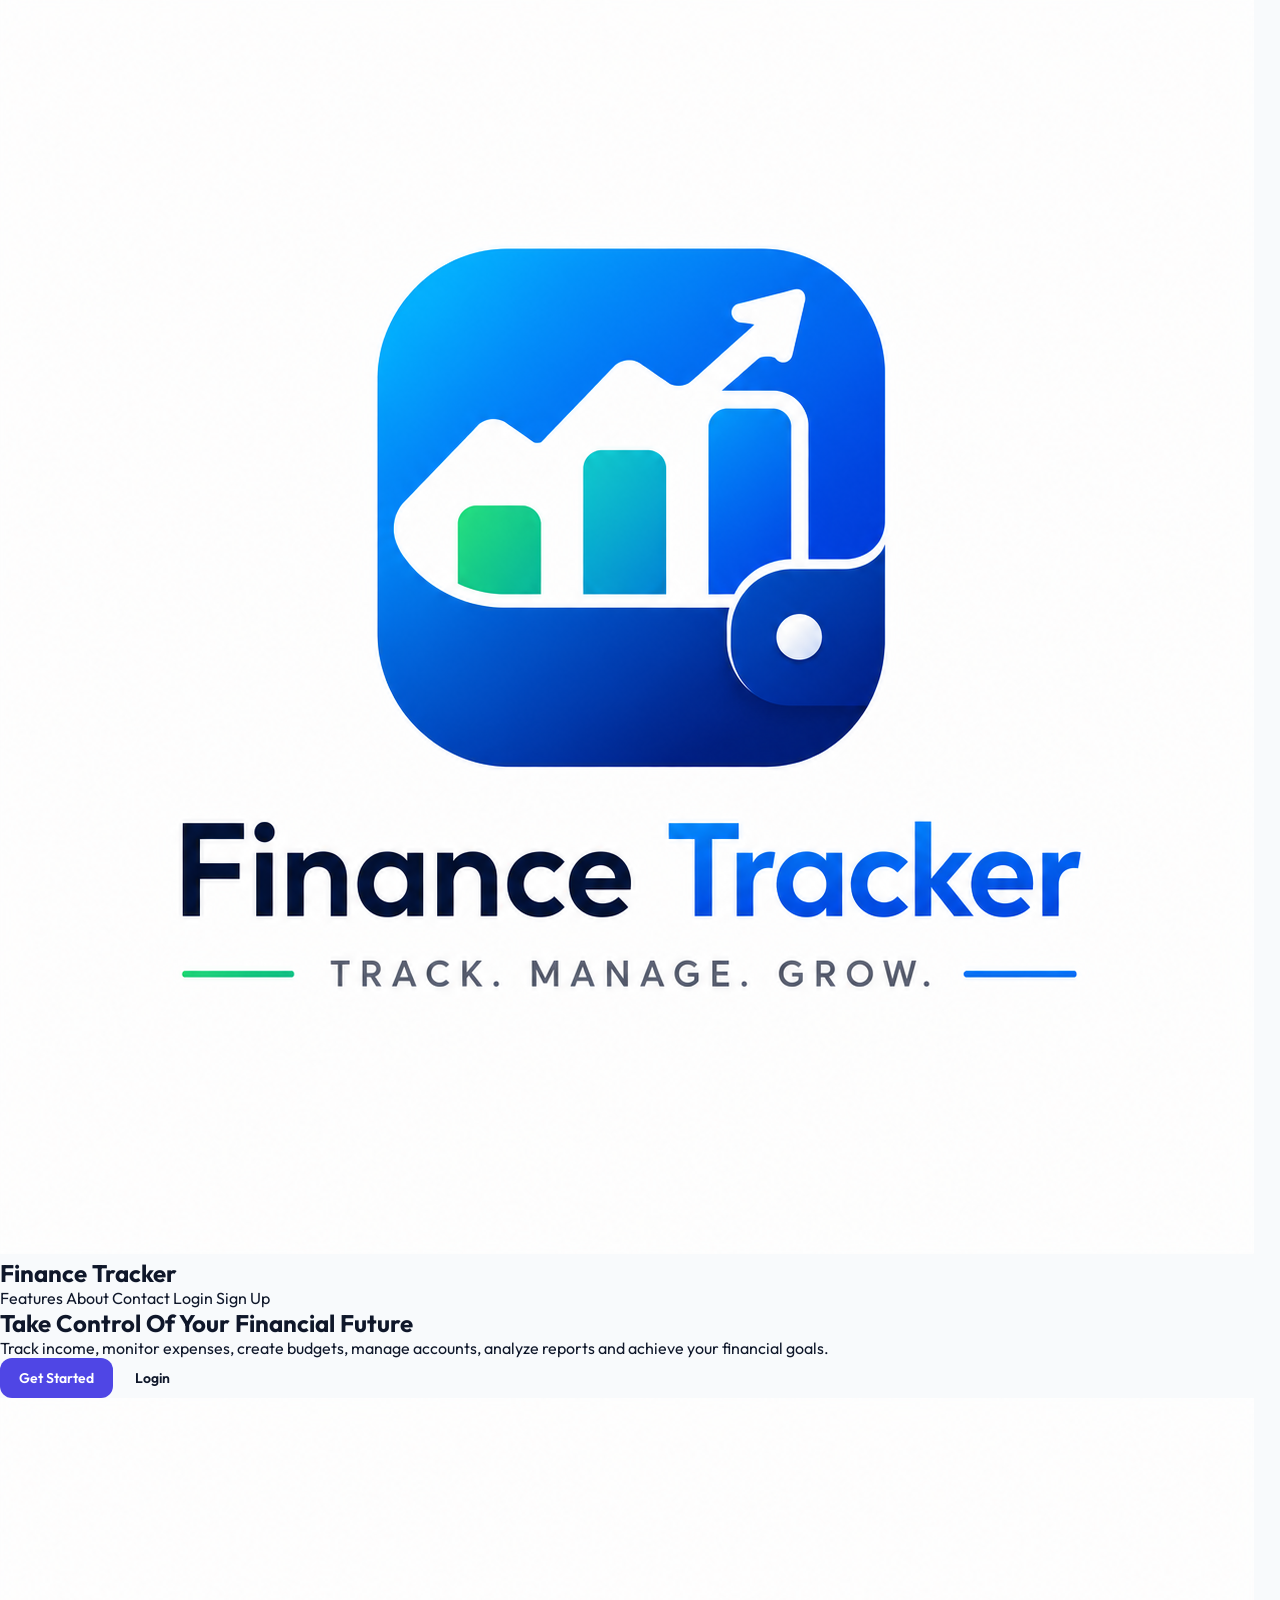
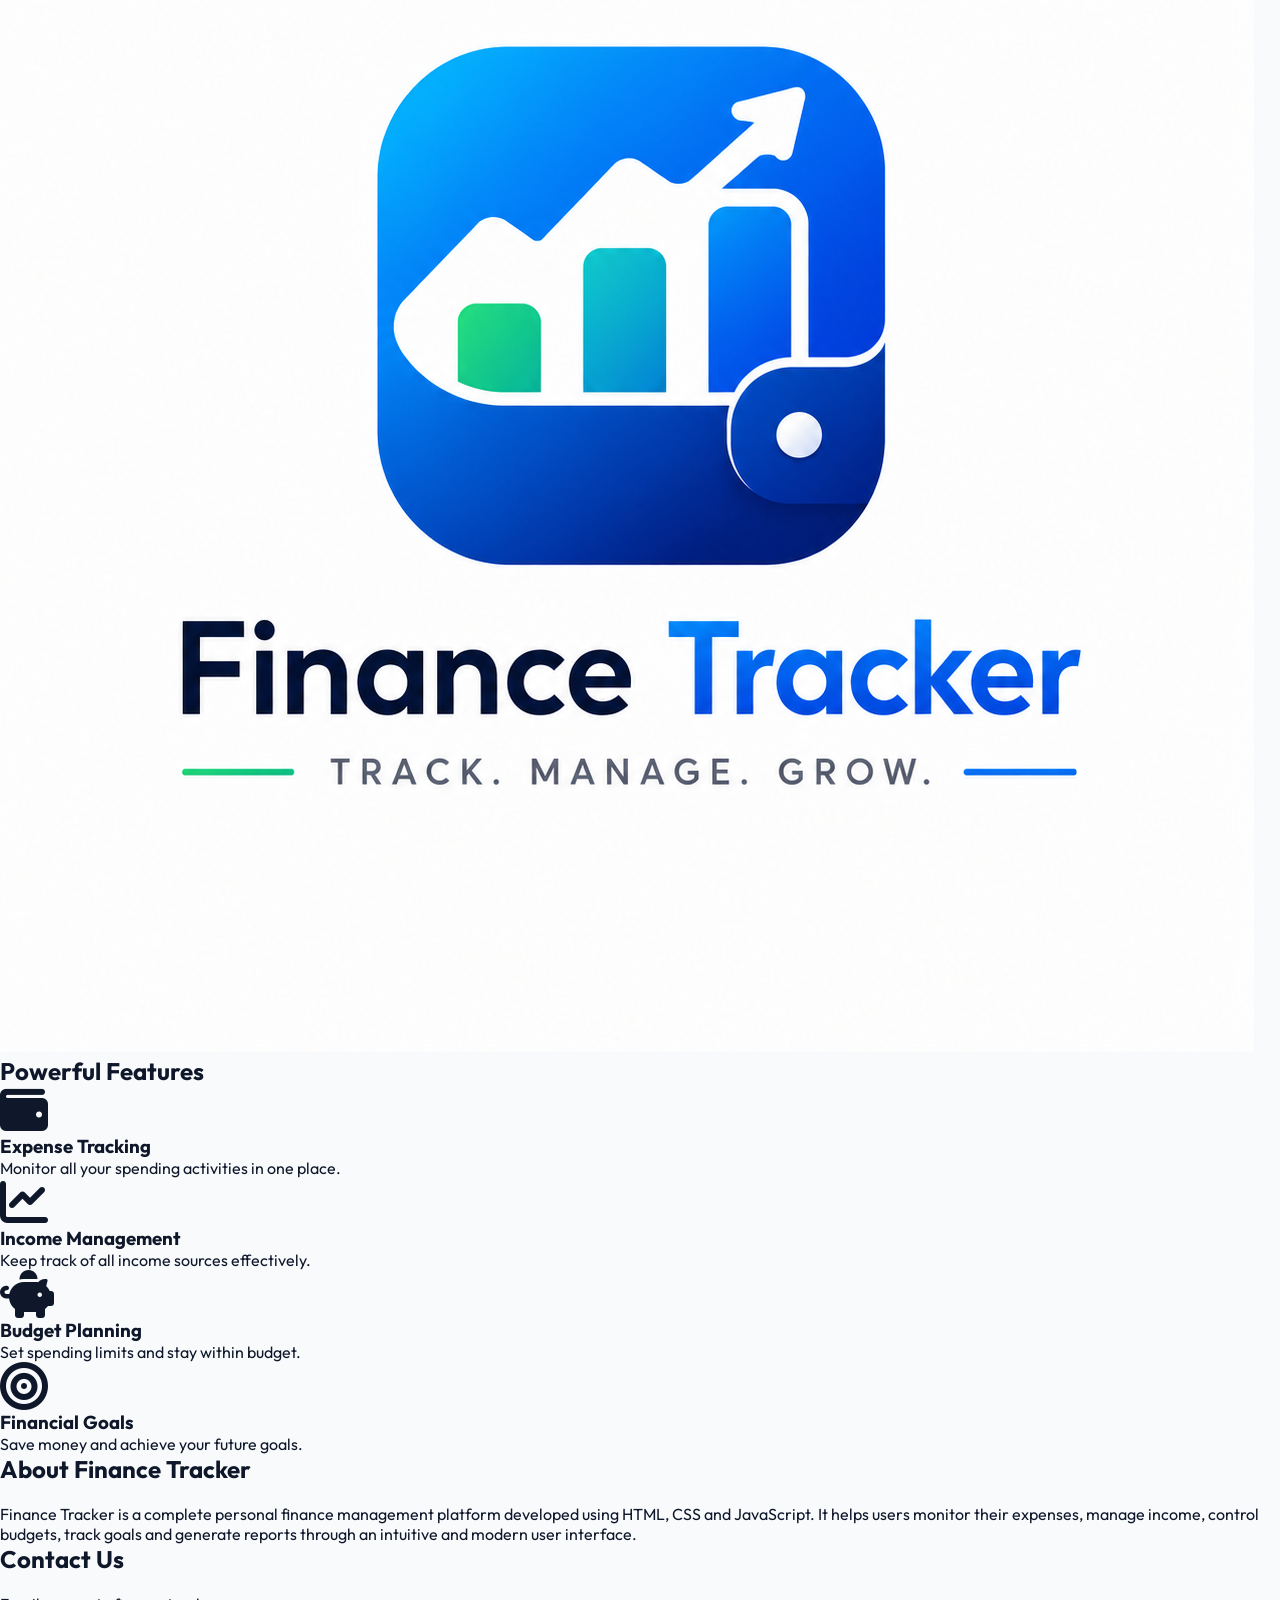
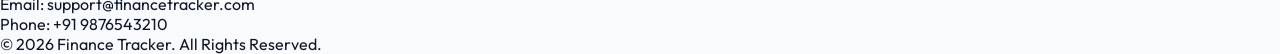
==== index.html @ 57884482 "Initial commit" ====
<!DOCTYPE html>
<html lang="en">

<head>

    <meta charset="UTF-8">

    <meta name="viewport"
          content="width=device-width, initial-scale=1.0">

    <title>Finance Tracker</title>

    <link rel="stylesheet"
          href="assets/css/style.css">

    <link rel="stylesheet"
          href="assets/css/animations.css">

    <link rel="stylesheet"
          href="https://cdnjs.cloudflare.com/ajax/libs/font-awesome/6.5.2/css/all.min.css">

</head>

<body>

    <!-- SPLASH SCREEN -->

    <div id="splash-screen">

        <div class="splash-content">

            <img src="assets/images/logo.png"
                 alt="Finance Tracker Logo"
                 class="splash-logo">

            <h1>Finance Tracker</h1>

            <p>
                Manage Your Money Smarter
            </p>

        </div>

    </div>

    <!-- HEADER -->

    <header class="navbar">

        <div class="logo-container">

            <img src="assets/images/logo.png"
                 alt="Logo"
                 class="logo-animation">

            <h2>Finance Tracker</h2>

        </div>

        <nav class="nav-links">

            <a href="#features">Features</a>

            <a href="#about">About</a>

            <a href="#contact">Contact</a>

            <a href="login.html"
               class="nav-btn">

               Login

            </a>

            <a href="signup.html"
               class="nav-btn-primary">

               Sign Up

            </a>

        </nav>

    </header>

    <!-- HERO SECTION -->

    <section class="hero">

        <div class="hero-content">

            <h1>

                Take Control Of Your
                Financial Future

            </h1>

            <p>

                Track income, monitor expenses,
                create budgets, manage accounts,
                analyze reports and achieve
                your financial goals.

            </p>

            <div class="hero-buttons">

                <a href="signup.html"
                   class="btn btn-primary">

                    Get Started

                </a>

                <a href="login.html"
                   class="btn">

                    Login

                </a>

            </div>

        </div>

        <div class="hero-image">

            <img src="assets/images/logo.png"
                 alt="Finance Tracker">

        </div>

    </section>

    <!-- FEATURES -->

    <section id="features"
             class="section">

        <h2 class="section-title">

            Powerful Features

        </h2>

        <div class="cards">

            <div class="card">

                <i class="fas fa-wallet fa-3x"></i>

                <h3>Expense Tracking</h3>

                <p>

                    Monitor all your spending
                    activities in one place.

                </p>

            </div>

            <div class="card">

                <i class="fas fa-chart-line fa-3x"></i>

                <h3>Income Management</h3>

                <p>

                    Keep track of all income
                    sources effectively.

                </p>

            </div>

            <div class="card">

                <i class="fas fa-piggy-bank fa-3x"></i>

                <h3>Budget Planning</h3>

                <p>

                    Set spending limits and
                    stay within budget.

                </p>

            </div>

            <div class="card">

                <i class="fas fa-bullseye fa-3x"></i>

                <h3>Financial Goals</h3>

                <p>

                    Save money and achieve
                    your future goals.

                </p>

            </div>

        </div>

    </section>

    <!-- ABOUT -->

    <section id="about"
             class="section">

        <div class="card">

            <h2>

                About Finance Tracker

            </h2>

            <br>

            <p>

                Finance Tracker is a complete
                personal finance management
                platform developed using
                HTML, CSS and JavaScript.

                It helps users monitor their
                expenses, manage income,
                control budgets, track goals
                and generate reports through
                an intuitive and modern user
                interface.

            </p>

        </div>

    </section>

    <!-- CONTACT -->

    <section id="contact"
             class="section">

        <div class="card">

            <h2>

                Contact Us

            </h2>

            <br>

            <p>

                Email:
                support@financetracker.com

            </p>

            <p>

                Phone:
                +91 9876543210

            </p>

        </div>

    </section>

    <!-- FOOTER -->

    <footer class="footer">

        <p>

            © 2026 Finance Tracker.
            All Rights Reserved.

        </p>

    </footer>

    <script src="assets/js/app.js"></script>

</body>

</html>
---- assets/css/style.css ----
/* ==========================================================================
   FINANCE TRACKER MASTER STYLE SHEET
   ========================================================================== */

@import url('https://fonts.googleapis.com/css2?family=Outfit:wght@300;400;500;600;700;800&display=swap');

/* ====================================
   CSS CUSTOM VARIABLES
   ==================================== */
:root {
    /* Brand Colors */
    --primary: #4f46e5;
    --primary-light: #eff6ff;
    --primary-dark: #3730a3;
    
    --success: #10b981;
    --success-light: #dcfce7;
    --success-dark: #065f46;
    
    --danger: #ef4444;
    --danger-light: #fee2e2;
    --danger-dark: #991b1b;
    
    --warning: #f59e0b;
    --warning-light: #fef3c7;
    --warning-dark: #92400e;

    --purple: #8b5cf6;
    --purple-light: #f3e8ff;
    
    --pink: #ec4899;
    --pink-light: #fce7f3;

    --cyan: #06b6d4;
    --cyan-light: #ecfeff;

    --gray-neutral: #6b7280;

    /* Theme Layout Backgrounds - LIGHT */
    --bg: #f8fafc;
    --sidebar-bg: #ffffff;
    --card: #ffffff;
    --text: #0f172a;
    --text-light: #64748b;
    --border: #f1f5f9;
    --border-hover: #cbd5e1;
    --shadow: 0 10px 30px -10px rgba(79, 70, 229, 0.06), 0 1px 3px 0 rgba(0, 0, 0, 0.02);
    --shadow-hover: 0 20px 40px -15px rgba(79, 70, 229, 0.12), 0 4px 6px -2px rgba(0, 0, 0, 0.04);
    --input-bg: #f8fafc;
    
    --sidebar-width: 280px;
    --transition-speed: 0.3s;
}

/* ====================================
   DARK MODE OVERRIDES
   ==================================== */
body.dark-mode {
    --bg: #090d16;
    --sidebar-bg: #0f172a;
    --card: #1e293b;
    --text: #f8fafc;
    --text-light: #94a3b8;
    --border: #334155;
    --border-hover: #475569;
    --shadow: 0 10px 35px -5px rgba(0, 0, 0, 0.3);
    --shadow-hover: 0 20px 40px -5px rgba(0, 0, 0, 0.4);
    --input-bg: #0f172a;
    --primary-light: rgba(79, 70, 229, 0.15);
    --success-light: rgba(16, 185, 129, 0.15);
    --danger-light: rgba(239, 68, 68, 0.15);
    --warning-light: rgba(245, 158, 11, 0.15);
    --purple-light: rgba(139, 92, 246, 0.15);
    --pink-light: rgba(236, 72, 153, 0.15);
    --cyan-light: rgba(6, 182, 212, 0.15);
}

/* ====================================
   GLOBAL RESET
   ==================================== */
* {
    margin: 0;
    padding: 0;
    box-sizing: border-box;
    font-family: 'Outfit', 'Poppins', sans-serif;
}

body {
    background: var(--bg);
    color: var(--text);
    min-height: 100vh;
    overflow-x: hidden;
    transition: background var(--transition-speed), color var(--transition-speed);
}

a {
    text-decoration: none;
    color: inherit;
}

/* Custom Scrollbars */
::-webkit-scrollbar {
    width: 6px;
    height: 6px;
}
::-webkit-scrollbar-thumb {
    background: var(--border-hover);
    border-radius: 10px;
}
::-webkit-scrollbar-track {
    background: var(--bg);
}

/* ====================================
   LAYOUT STRUCTURE
   ==================================== */
.app-container {
    display: flex;
    min-height: 100vh;
}

.main-content {
    margin-left: var(--sidebar-width);
    flex: 1;
    padding: 40px;
    max-width: 1600px;
    width: calc(100% - var(--sidebar-width));
    transition: margin-left var(--transition-speed), width var(--transition-speed);
}

/* ====================================
   SIDEBAR
   ==================================== */
.sidebar {
    width: var(--sidebar-width);
    background: var(--sidebar-bg);
    border-right: 1px solid var(--border);
    position: fixed;
    left: 0;
    top: 0;
    bottom: 0;
    overflow-y: auto;
    z-index: 1000;
    padding: 30px 24px;
    display: flex;
    flex-direction: column;
    justify-content: space-between;
    transition: background var(--transition-speed), border var(--transition-speed);
}

/* Sidebar Top Section */
.logo-section {
    display: flex;
    align-items: center;
    gap: 12px;
    margin-bottom: 35px;
}
.logo-section img {
    width: 40px;
    height: 40px;
    object-fit: contain;
}
.logo-section h2 {
    font-size: 22px;
    font-weight: 700;
    letter-spacing: -0.5px;
}

/* Sidebar Menu */
.menu {
    list-style: none;
    display: flex;
    flex-direction: column;
    gap: 4px;
}
.menu li a {
    display: flex;
    align-items: center;
    gap: 14px;
    padding: 12px 16px;
    border-radius: 12px;
    font-size: 15px;
    font-weight: 500;
    color: var(--text-light);
    transition: all 0.2s ease;
}
.menu li a i {
    font-size: 18px;
    width: 20px;
    text-align: center;
}
.menu li a:hover {
    background: var(--primary-light);
    color: var(--primary);
}
.menu li a.active {
    background: var(--primary);
    color: white;
}

/* Sidebar Bottom Widgets */
.sidebar-bottom {
    margin-top: 30px;
    display: flex;
    flex-direction: column;
    gap: 20px;
}

/* Sidebar Balance Card Widget */
.sidebar-balance-widget {
    background: var(--bg);
    border-radius: 16px;
    padding: 16px;
    border: 1px solid var(--border);
    display: flex;
    flex-direction: column;
    gap: 12px;
}
.sidebar-balance-widget .widget-title {
    font-size: 11px;
    font-weight: 600;
    text-transform: uppercase;
    letter-spacing: 0.8px;
    color: var(--text-light);
}
.sidebar-balance-widget .widget-val {
    font-size: 22px;
    font-weight: 700;
    letter-spacing: -0.5px;
}
.sidebar-balance-widget .widget-row {
    display: flex;
    justify-content: space-between;
    font-size: 13px;
    border-top: 1px solid var(--border);
    padding-top: 8px;
}
.sidebar-balance-widget .widget-row span:first-child {
    color: var(--text-light);
}
.sidebar-balance-widget .widget-row span:last-child {
    font-weight: 600;
}

/* Sidebar Premium Banner Widget */
.sidebar-premium-widget {
    background: linear-gradient(135deg, var(--primary), var(--purple));
    border-radius: 16px;
    padding: 16px;
    color: white;
    position: relative;
    overflow: hidden;
}
.sidebar-premium-widget .premium-crown {
    position: absolute;
    right: -10px;
    top: -10px;
    font-size: 60px;
    opacity: 0.15;
    transform: rotate(20deg);
}
.sidebar-premium-widget h4 {
    font-size: 15px;
    font-weight: 600;
    margin-bottom: 6px;
}
.sidebar-premium-widget p {
    font-size: 12px;
    opacity: 0.9;
    margin-bottom: 12px;
    line-height: 1.4;
}
.sidebar-premium-widget .upgrade-btn {
    background: white;
    color: var(--primary);
    border: none;
    border-radius: 8px;
    padding: 6px 12px;
    font-size: 12px;
    font-weight: 600;
    cursor: pointer;
    transition: 0.2s ease;
}
.sidebar-premium-widget .upgrade-btn:hover {
    transform: scale(1.05);
}

/* Sidebar Profile Block */
.sidebar-profile {
    display: flex;
    align-items: center;
    justify-content: space-between;
    padding-top: 16px;
    border-top: 1px solid var(--border);
    position: relative;
}
.sidebar-profile .profile-info {
    display: flex;
    align-items: center;
    gap: 10px;
}
.sidebar-profile img {
    width: 38px;
    height: 38px;
    border-radius: 50%;
    object-fit: cover;
}
.sidebar-profile .profile-meta h4 {
    font-size: 14px;
    font-weight: 600;
    max-width: 140px;
    white-space: nowrap;
    overflow: hidden;
    text-overflow: ellipsis;
}
.sidebar-profile .profile-meta p {
    font-size: 11px;
    color: var(--text-light);
    max-width: 140px;
    white-space: nowrap;
    overflow: hidden;
    text-overflow: ellipsis;
}
.sidebar-profile .profile-chevron {
    color: var(--text-light);
    cursor: pointer;
    padding: 4px;
}

/* Profile Dropdown Menu */
.profile-dropdown {
    position: absolute;
    bottom: 50px;
    left: 0;
    right: 0;
    background: var(--card);
    border: 1px solid var(--border);
    border-radius: 12px;
    box-shadow: var(--shadow-hover);
    display: none;
    flex-direction: column;
    padding: 6px;
    z-index: 100;
}
.profile-dropdown.show {
    display: flex;
}
.profile-dropdown a {
    display: flex;
    align-items: center;
    gap: 10px;
    padding: 10px 12px;
    font-size: 13px;
    border-radius: 8px;
    color: var(--text-light);
    transition: 0.2s ease;
}
.profile-dropdown a:hover {
    background: var(--primary-light);
    color: var(--primary);
}

/* Dark Mode Toggle Switch Widget */
.dark-mode-widget {
    display: flex;
    align-items: center;
    justify-content: space-between;
    font-size: 14px;
    color: var(--text-light);
    padding: 8px 0;
}
.dark-mode-widget span {
    display: flex;
    align-items: center;
    gap: 8px;
}
.switch {
    position: relative;
    display: inline-block;
    width: 44px;
    height: 24px;
}
.switch input {
    opacity: 0;
    width: 0;
    height: 0;
}
.slider {
    position: absolute;
    cursor: pointer;
    top: 0;
    left: 0;
    right: 0;
    bottom: 0;
    background-color: #cbd5e1;
    transition: .3s;
    border-radius: 24px;
}
.slider:before {
    position: absolute;
    content: "";
    height: 18px;
    width: 18px;
    left: 3px;
    bottom: 3px;
    background-color: white;
    transition: .3s;
    border-radius: 50%;
}
input:checked + .slider {
    background-color: var(--primary);
}
input:checked + .slider:before {
    transform: translateX(20px);
}

/* ====================================
   TOPBAR
   ==================================== */
.topbar {
    display: flex;
    justify-content: space-between;
    align-items: center;
    margin-bottom: 35px;
    gap: 20px;
}
.topbar-title h1 {
    font-size: 30px;
    font-weight: 700;
    letter-spacing: -0.8px;
    margin-bottom: 4px;
}
.topbar-title p {
    color: var(--text-light);
    font-size: 15px;
}
.topbar-actions {
    display: flex;
    align-items: center;
    gap: 12px;
}

/* ====================================
   BUTTONS
   ==================================== */
.btn {
    display: inline-flex;
    align-items: center;
    justify-content: center;
    gap: 8px;
    border-radius: 12px;
    font-size: 14px;
    font-weight: 600;
    padding: 10px 18px;
    cursor: pointer;
    border: 1px solid transparent;
    transition: all 0.2s ease;
    white-space: nowrap;
}
.btn-primary {
    background: var(--primary);
    color: white;
}
.btn-primary:hover {
    background: var(--primary-dark);
    transform: translateY(-1px);
}
.btn-success {
    background: var(--success);
    color: white;
}
.btn-success:hover {
    background: var(--success-dark);
}
.btn-danger {
    background: var(--danger);
    color: white;
}
.btn-danger:hover {
    background: var(--danger-dark);
}
.btn-secondary {
    background: var(--sidebar-bg);
    border-color: var(--border);
    color: var(--text);
}
.btn-secondary:hover {
    border-color: var(--border-hover);
    background: var(--bg);
}
.btn-icon {
    width: 42px;
    height: 42px;
    padding: 0;
    border-radius: 12px;
    background: var(--sidebar-bg);
    border: 1px solid var(--border);
    color: var(--text-light);
    font-size: 16px;
}
.btn-icon:hover {
    border-color: var(--border-hover);
    color: var(--text);
}

/* ====================================
   OVERVIEW STATS CARDS
   ==================================== */
.stats-grid {
    display: grid;
    grid-template-columns: repeat(auto-fit, minmax(240px, 1fr));
    gap: 20px;
    margin-bottom: 35px;
}
.stat-card {
    background: var(--card);
    border-radius: 20px;
    padding: 24px;
    border: 1px solid var(--border);
    box-shadow: var(--shadow);
    display: flex;
    flex-direction: column;
    position: relative;
    overflow: hidden;
    transition: all 0.3s ease;
}
.stat-card:hover {
    transform: translateY(-4px);
    box-shadow: var(--shadow-hover);
}
.stat-card .icon-box {
    width: 48px;
    height: 48px;
    border-radius: 14px;
    display: flex;
    align-items: center;
    justify-content: center;
    font-size: 20px;
    margin-bottom: 16px;
}
.stat-card h4 {
    font-size: 14px;
    color: var(--text-light);
    font-weight: 500;
    margin-bottom: 6px;
}
.stat-card h2 {
    font-size: 28px;
    font-weight: 700;
    letter-spacing: -0.5px;
}
.stat-card .change-indicator {
    font-size: 13px;
    margin-top: 10px;
    display: flex;
    align-items: center;
    gap: 4px;
    font-weight: 600;
}

/* Card custom indicator colors */
.color-primary .icon-box { background: var(--primary-light); color: var(--primary); }
.color-success .icon-box { background: var(--success-light); color: var(--success); }
.color-danger .icon-box { background: var(--danger-light); color: var(--danger); }
.color-warning .icon-box { background: var(--warning-light); color: var(--warning); }
.color-purple .icon-box { background: var(--purple-light); color: var(--purple); }

/* ====================================
   2-COLUMN GRID SECTION
   ==================================== */
.main-layout-grid {
    display: grid;
    grid-template-columns: 2.2fr 1fr;
    gap: 30px;
    margin-bottom: 30px;
    align-items: start;
}

/* Responsive Grid adjustment for singular large tables */
.full-width-grid {
    grid-template-columns: 1fr;
}

/* ====================================
   CONTAINER CARDS
   ==================================== */
.content-card {
    background: var(--card);
    border-radius: 20px;
    border: 1px solid var(--border);
    box-shadow: var(--shadow);
    padding: 26px;
    margin-bottom: 30px;
}
.content-card-header {
    display: flex;
    justify-content: space-between;
    align-items: center;
    margin-bottom: 24px;
    gap: 15px;
}
.content-card-header h3 {
    font-size: 18px;
    font-weight: 700;
    letter-spacing: -0.3px;
}
.content-card-header .header-link {
    color: var(--primary);
    font-size: 13px;
    font-weight: 600;
}
.content-card-header .header-link:hover {
    text-decoration: underline;
}

/* ====================================
   TABLE ELEMENTS
   ==================================== */
.table-responsive {
    width: 100%;
    overflow-x: auto;
}
table {
    width: 100%;
    border-collapse: collapse;
    text-align: left;
}
table th {
    padding: 12px 16px;
    font-size: 12px;
    font-weight: 600;
    text-transform: uppercase;
    letter-spacing: 0.5px;
    color: var(--text-light);
    border-bottom: 1px solid var(--border);
}
table td {
    padding: 16px;
    font-size: 14px;
    border-bottom: 1px solid var(--border);
    color: var(--text);
    vertical-align: middle;
}
table tr:last-child td {
    border-bottom: none;
}
table tr:hover td {
    background: var(--input-bg);
}

/* Table Account & Item Styling */
.table-item-profile {
    display: flex;
    align-items: center;
    gap: 12px;
}
.table-item-profile .icon-circle {
    width: 36px;
    height: 36px;
    border-radius: 10px;
    display: flex;
    align-items: center;
    justify-content: center;
    font-size: 15px;
}
.table-item-profile h5 {
    font-size: 14px;
    font-weight: 600;
}
.table-item-profile p {
    font-size: 11px;
    color: var(--text-light);
}

/* ====================================
   BADGES & STATUS
   ==================================== */
.badge {
    display: inline-flex;
    align-items: center;
    gap: 6px;
    padding: 4px 10px;
    border-radius: 100px;
    font-size: 12px;
    font-weight: 600;
}
.badge-success { background: var(--success-light); color: var(--success); }
.badge-danger { background: var(--danger-light); color: var(--danger); }
.badge-warning { background: var(--warning-light); color: var(--warning); }
.badge-primary { background: var(--primary-light); color: var(--primary); }
.badge-neutral { background: var(--border); color: var(--text-light); }

/* ====================================
   PROGRESS BAR SYSTEM
   ==================================== */
.progress-container {
    width: 100%;
}
.progress-bar-label {
    display: flex;
    justify-content: space-between;
    font-size: 13px;
    margin-bottom: 6px;
}
.progress-bar-label span:first-child {
    font-weight: 500;
}
.progress-bar-label span:last-child {
    font-weight: 600;
    color: var(--text-light);
}
.progress-bar-bg {
    width: 100%;
    height: 8px;
    background: var(--border);
    border-radius: 100px;
    overflow: hidden;
}
.progress-bar-fill {
    height: 100%;
    border-radius: 100px;
    transition: width 0.6s ease;
}

/* ====================================
   FORMS & INPUTS
   ==================================== */
.form-group {
    margin-bottom: 20px;
}
.form-group label {
    display: block;
    font-size: 14px;
    font-weight: 600;
    margin-bottom: 8px;
}
.form-control {
    width: 100%;
    padding: 12px 16px;
    background: var(--input-bg);
    border: 1px solid var(--border);
    border-radius: 12px;
    color: var(--text);
    font-size: 14px;
    outline: none;
    transition: all 0.2s ease;
}
.form-control:focus {
    border-color: var(--primary);
    box-shadow: 0 0 0 3px rgba(79, 70, 229, 0.15);
}
.form-row {
    display: grid;
    grid-template-columns: 1fr 1fr;
    gap: 16px;
}

/* Filter Toolbar Row */
.filter-toolbar {
    display: flex;
    align-items: center;
    justify-content: space-between;
    gap: 15px;
    margin-bottom: 24px;
    flex-wrap: wrap;
}
.filter-left {
    display: flex;
    align-items: center;
    gap: 12px;
    flex-wrap: wrap;
}

/* Search input custom design */
.search-wrapper {
    position: relative;
    min-width: 240px;
}
.search-wrapper input {
    padding-left: 40px;
}
.search-wrapper i {
    position: absolute;
    left: 14px;
    top: 50%;
    transform: translateY(-50%);
    color: var(--text-light);
}

/* ====================================
   MODALS SYSTEM
   ==================================== */
.modal {
    position: fixed;
    inset: 0;
    background: rgba(15, 23, 42, 0.5);
    backdrop-filter: blur(4px);
    display: none;
    justify-content: center;
    align-items: center;
    z-index: 9999;
    padding: 20px;
}
.modal.show {
    display: flex;
}
.modal-content {
    background: var(--card);
    border-radius: 24px;
    border: 1px solid var(--border);
    width: 100%;
    max-width: 520px;
    box-shadow: var(--shadow-hover);
    animation: modalSlideUp 0.3s cubic-bezier(0.34, 1.56, 0.64, 1);
    overflow: hidden;
}
.modal-header {
    display: flex;
    justify-content: space-between;
    align-items: center;
    padding: 24px 28px;
    border-bottom: 1px solid var(--border);
}
.modal-header h3 {
    font-size: 18px;
    font-weight: 700;
}
.close-modal {
    cursor: pointer;
    font-size: 18px;
    color: var(--text-light);
    border: none;
    background: transparent;
    padding: 4px;
}
.close-modal:hover {
    color: var(--text);
}
.modal-body {
    padding: 28px;
}
.modal-footer {
    padding: 20px 28px;
    border-top: 1px solid var(--border);
    display: flex;
    justify-content: flex-end;
    gap: 12px;
}

@keyframes modalSlideUp {
    from {
        opacity: 0;
        transform: translateY(40px) scale(0.95);
    }
    to {
        opacity: 1;
        transform: translateY(0) scale(1);
    }
}

/* ====================================
   SPECIFIC COMPONENT METRICS
   ==================================== */
/* Goals Overall Radial Circular Widget */
.radial-progress-widget {
    display: flex;
    flex-direction: column;
    align-items: center;
    text-align: center;
    padding: 10px 0;
}
.radial-svg-box {
    position: relative;
    width: 180px;
    height: 180px;
    margin-bottom: 20px;
}
.radial-svg-box svg {
    width: 100%;
    height: 100%;
    transform: rotate(-90deg);
}
.radial-svg-box circle {
    fill: none;
    stroke-width: 12;
}
.radial-svg-box circle.bg {
    stroke: var(--border);
}
.radial-svg-box circle.fill {
    stroke: var(--primary);
    stroke-linecap: round;
    transition: stroke-dashoffset 0.8s ease;
}
.radial-center-text {
    position: absolute;
    left: 50%;
    top: 50%;
    transform: translate(-50%, -50%);
}
.radial-center-text h2 {
    font-size: 28px;
    font-weight: 700;
}
.radial-center-text p {
    font-size: 12px;
    color: var(--text-light);
}

/* ====================================
   LIST & FEEDS
   ==================================== */
.activity-feed-list {
    display: flex;
    flex-direction: column;
    gap: 16px;
}
.activity-feed-item {
    display: flex;
    align-items: center;
    justify-content: space-between;
    gap: 15px;
}
.activity-feed-left {
    display: flex;
    align-items: center;
    gap: 12px;
}
.activity-feed-icon {
    width: 40px;
    height: 40px;
    border-radius: 10px;
    display: flex;
    align-items: center;
    justify-content: center;
    font-size: 15px;
}
.activity-feed-meta h5 {
    font-size: 14px;
    font-weight: 600;
}
.activity-feed-meta p {
    font-size: 11px;
    color: var(--text-light);
}
.activity-feed-amount {
    font-size: 14px;
    font-weight: 600;
}

/* ====================================
   PAGINATION
   ==================================== */
.pagination-wrapper {
    display: flex;
    justify-content: space-between;
    align-items: center;
    margin-top: 24px;
    font-size: 13px;
    color: var(--text-light);
    flex-wrap: wrap;
    gap: 15px;
}
.pagination-pages {
    display: flex;
    gap: 6px;
}
.pagination-page-btn {
    width: 32px;
    height: 32px;
    border-radius: 8px;
    border: 1px solid var(--border);
    display: flex;
    align-items: center;
    justify-content: center;
    font-weight: 600;
    cursor: pointer;
    background: var(--sidebar-bg);
    color: var(--text);
    transition: 0.2s ease;
}
.pagination-page-btn.active {
    background: var(--primary);
    color: white;
    border-color: var(--primary);
}
.pagination-page-btn:hover:not(.active) {
    border-color: var(--border-hover);
    background: var(--bg);
}

/* ====================================
   ALERT TIP MESSAGES
   ==================================== */
.info-alert-tip {
    background: var(--primary-light);
    border: 1px dashed var(--primary);
    border-radius: 16px;
    padding: 16px;
    display: flex;
    align-items: center;
    gap: 12px;
    color: var(--primary);
    font-size: 14px;
    font-weight: 500;
    margin-bottom: 24px;
}

/* ====================================
   ANIMATIONS & TRANSITIONS
   ==================================== */
.page-enter {
    animation: pageFadeIn 0.4s ease;
}

@keyframes pageFadeIn {
    from {
        opacity: 0;
        transform: translateY(10px);
    }
    to {
        opacity: 1;
        transform: translateY(0);
    }
}

/* ====================================
   RESPONSIVE DESIGN SYSTEM
   ==================================== */
@media (max-width: 1200px) {
    .main-layout-grid {
        grid-template-columns: 1fr;
    }
}

@media (max-width: 992px) {
    :root {
        --sidebar-width: 80px;
    }
    .logo-section h2,
    .menu li a span,
    .sidebar-balance-widget,
    .sidebar-premium-widget,
    .sidebar-profile .profile-meta,
    .sidebar-profile .profile-chevron,
    .dark-mode-widget span span {
        display: none !important;
    }
    .logo-section {
        justify-content: center;
    }
    .menu li a {
        justify-content: center;
        padding: 12px;
    }
    .sidebar-profile {
        justify-content: center;
        border-top: none;
    }
    .sidebar {
        padding: 24px 10px;
    }
}

@media (max-width: 768px) {
    .topbar {
        flex-direction: column;
        align-items: flex-start;
    }
    .topbar-actions {
        width: 100%;
        justify-content: flex-end;
    }
    .main-content {
        padding: 20px;
    }
    .form-row {
        grid-template-columns: 1fr;
    }
}

@media (max-width: 576px) {
    :root {
        --sidebar-width: 0px;
    }
    .sidebar {
        transform: translateX(-100%);
        transition: transform var(--transition-speed) ease;
    }
    .sidebar.show-sidebar {
        transform: translateX(0);
        width: 260px;
    }
    .sidebar.show-sidebar .logo-section h2,
    .sidebar.show-sidebar .menu li a span,
    .sidebar.show-sidebar .sidebar-balance-widget,
    .sidebar.show-sidebar .sidebar-profile .profile-meta {
        display: block !important;
    }
    .main-content {
        margin-left: 0;
        width: 100%;
    }
}

/* ====================================
   SPLASH SCREEN
   ==================================== */
#splash-screen {
    position: fixed;
    inset: 0;
    background: var(--sidebar-bg);
    display: flex;
    justify-content: center;
    align-items: center;
    z-index: 999999;
    opacity: 1;
    visibility: visible;
    transition: opacity 0.8s cubic-bezier(0.4, 0, 0.2, 1), visibility 0.8s cubic-bezier(0.4, 0, 0.2, 1);
}

#splash-screen.fade-out {
    opacity: 0;
    visibility: hidden;
}

.splash-content {
    text-align: center;
    animation: scaleIn 0.8s cubic-bezier(0.34, 1.56, 0.64, 1);
}

.splash-logo {
    width: 120px;
    height: 120px;
    object-fit: contain;
    margin-bottom: 24px;
    animation: pulse 2s infinite ease-in-out;
}

.splash-content h1 {
    font-size: 32px;
    font-weight: 800;
    color: var(--text);
    margin-bottom: 8px;
    letter-spacing: -0.8px;
}

.splash-content p {
    font-size: 16px;
    color: var(--text-light);
    font-weight: 500;
}
---- assets/css/animations.css ----
/* ==========================================
   GLOBAL TRANSITIONS
========================================== */

*{
    transition:
    background-color .3s ease,
    color .3s ease,
    border-color .3s ease,
    box-shadow .3s ease;
}

/* ==========================================
   PAGE FADE IN
========================================== */

.page-enter{
    animation:pageFadeIn .8s ease forwards;
}

@keyframes pageFadeIn{

    from{
        opacity:0;
    }

    to{
        opacity:1;
    }
}

/* ==========================================
   FADE IN
========================================== */

.fade-in{
    animation:fadeIn .8s ease forwards;
}

@keyframes fadeIn{

    from{
        opacity:0;
    }

    to{
        opacity:1;
    }
}

/* ==========================================
   SLIDE UP
========================================== */

.slide-up{
    animation:slideUp .7s ease forwards;
}

@keyframes slideUp{

    from{
        opacity:0;
        transform:translateY(40px);
    }

    to{
        opacity:1;
        transform:translateY(0);
    }
}

/* ==========================================
   SLIDE DOWN
========================================== */

.slide-down{
    animation:slideDown .7s ease forwards;
}

@keyframes slideDown{

    from{
        opacity:0;
        transform:translateY(-40px);
    }

    to{
        opacity:1;
        transform:translateY(0);
    }
}

/* ==========================================
   SLIDE LEFT
========================================== */

.slide-left{
    animation:slideLeft .7s ease forwards;
}

@keyframes slideLeft{

    from{
        opacity:0;
        transform:translateX(60px);
    }

    to{
        opacity:1;
        transform:translateX(0);
    }
}

/* ==========================================
   SLIDE RIGHT
========================================== */

.slide-right{
    animation:slideRight .7s ease forwards;
}

@keyframes slideRight{

    from{
        opacity:0;
        transform:translateX(-60px);
    }

    to{
        opacity:1;
        transform:translateX(0);
    }
}

/* ==========================================
   SCALE IN
========================================== */

.scale-in{
    animation:scaleIn .5s ease forwards;
}

@keyframes scaleIn{

    from{
        opacity:0;
        transform:scale(.8);
    }

    to{
        opacity:1;
        transform:scale(1);
    }
}

/* ==========================================
   ZOOM IN
========================================== */

.zoom-in{
    animation:zoomIn .6s ease forwards;
}

@keyframes zoomIn{

    from{
        opacity:0;
        transform:scale(.5);
    }

    to{
        opacity:1;
        transform:scale(1);
    }
}

/* ==========================================
   FLOATING EFFECT
========================================== */

.float{
    animation:floating 5s ease-in-out infinite;
}

@keyframes floating{

    0%{
        transform:translateY(0);
    }

    50%{
        transform:translateY(-12px);
    }

    100%{
        transform:translateY(0);
    }
}

/* ==========================================
   PULSE EFFECT
========================================== */

.pulse{
    animation:pulse 2s infinite;
}

@keyframes pulse{

    0%{
        transform:scale(1);
    }

    50%{
        transform:scale(1.05);
    }

    100%{
        transform:scale(1);
    }
}

/* ==========================================
   ROTATE
========================================== */

.rotate{
    animation:rotate360 2s linear infinite;
}

@keyframes rotate360{

    from{
        transform:rotate(0deg);
    }

    to{
        transform:rotate(360deg);
    }
}

/* ==========================================
   LOGO SPLASH
========================================== */

.logo-animation{

    animation:logoIntro 2s ease forwards;
}

@keyframes logoIntro{

    0%{
        transform:scale(0);
        opacity:0;
    }

    40%{
        transform:scale(1.3);
        opacity:1;
    }

    70%{
        transform:scale(.95);
    }

    100%{
        transform:scale(1);
    }
}

/* ==========================================
   CARD HOVER
========================================== */

.card-hover{

    transition:.3s ease;
}

.card-hover:hover{

    transform:translateY(-8px);

    box-shadow:
    0 20px 40px rgba(0,0,0,.12);
}

/* ==========================================
   BUTTON HOVER
========================================== */

.btn-animate{

    transition:.3s ease;
}

.btn-animate:hover{

    transform:translateY(-3px);
}

.btn-animate:active{

    transform:scale(.96);
}

/* ==========================================
   SIDEBAR ITEM HOVER
========================================== */

.sidebar-item{

    position:relative;
    overflow:hidden;
}

.sidebar-item::before{

    content:"";

    position:absolute;

    top:0;
    left:-100%;

    width:100%;
    height:100%;

    background:
    rgba(255,255,255,.15);

    transition:.4s;
}

.sidebar-item:hover::before{

    left:100%;
}

/* ==========================================
   NOTIFICATION BOUNCE
========================================== */

.bounce{

    animation:bounce 2s infinite;
}

@keyframes bounce{

    0%,20%,50%,80%,100%{

        transform:translateY(0);
    }

    40%{

        transform:translateY(-10px);
    }

    60%{

        transform:translateY(-5px);
    }
}

/* ==========================================
   LOADING SHIMMER
========================================== */

.shimmer{

    position:relative;
    overflow:hidden;
    background:#f1f5f9;
}

.shimmer::after{

    content:"";

    position:absolute;

    top:0;
    left:-150%;

    width:100%;
    height:100%;

    background:
    linear-gradient(
        90deg,
        transparent,
        rgba(255,255,255,.8),
        transparent
    );

    animation:shimmer 1.5s infinite;
}

@keyframes shimmer{

    100%{
        left:150%;
    }
}

/* ==========================================
   PROGRESS BAR FILL
========================================== */

.progress-animate{

    animation:progressGrow 1.5s ease;
}

@keyframes progressGrow{

    from{
        width:0;
    }
}

/* ==========================================
   MODAL OPEN
========================================== */

.modal-show{

    animation:modalShow .35s ease forwards;
}

@keyframes modalShow{

    from{

        opacity:0;
        transform:scale(.8);
    }

    to{

        opacity:1;
        transform:scale(1);
    }
}

/* ==========================================
   TABLE ROW HOVER
========================================== */

.table-hover tbody tr{

    transition:.25s ease;
}

.table-hover tbody tr:hover{

    background:#f8fafc;
}

/* ==========================================
   STAGGER DELAYS
========================================== */

.delay-1{
    animation-delay:.1s;
}

.delay-2{
    animation-delay:.2s;
}

.delay-3{
    animation-delay:.3s;
}

.delay-4{
    animation-delay:.4s;
}

.delay-5{
    animation-delay:.5s;
}

.delay-6{
    animation-delay:.6s;
}

/* ==========================================
   DASHBOARD WIDGET POP-IN
========================================== */

.widget-enter{

    animation:widgetEnter .7s ease forwards;
}

@keyframes widgetEnter{

    from{

        opacity:0;
        transform:
        translateY(30px)
        scale(.95);
    }

    to{

        opacity:1;
        transform:
        translateY(0)
        scale(1);
    }
}

/* ==========================================
   SPINNER
========================================== */

.spinner{

    width:40px;
    height:40px;

    border:4px solid #e5e7eb;

    border-top-color:#2563eb;

    border-radius:50%;

    animation:spin 1s linear infinite;
}

@keyframes spin{

    from{
        transform:rotate(0deg);
    }

    to{
        transform:rotate(360deg);
    }
}

/* ==========================================
   HEARTBEAT
========================================== */

.heartbeat{

    animation:heartbeat 1.5s infinite;
}

@keyframes heartbeat{

    0%{
        transform:scale(1);
    }

    25%{
        transform:scale(1.1);
    }

    50%{
        transform:scale(1);
    }

    75%{
        transform:scale(1.1);
    }

    100%{
        transform:scale(1);
    }
}
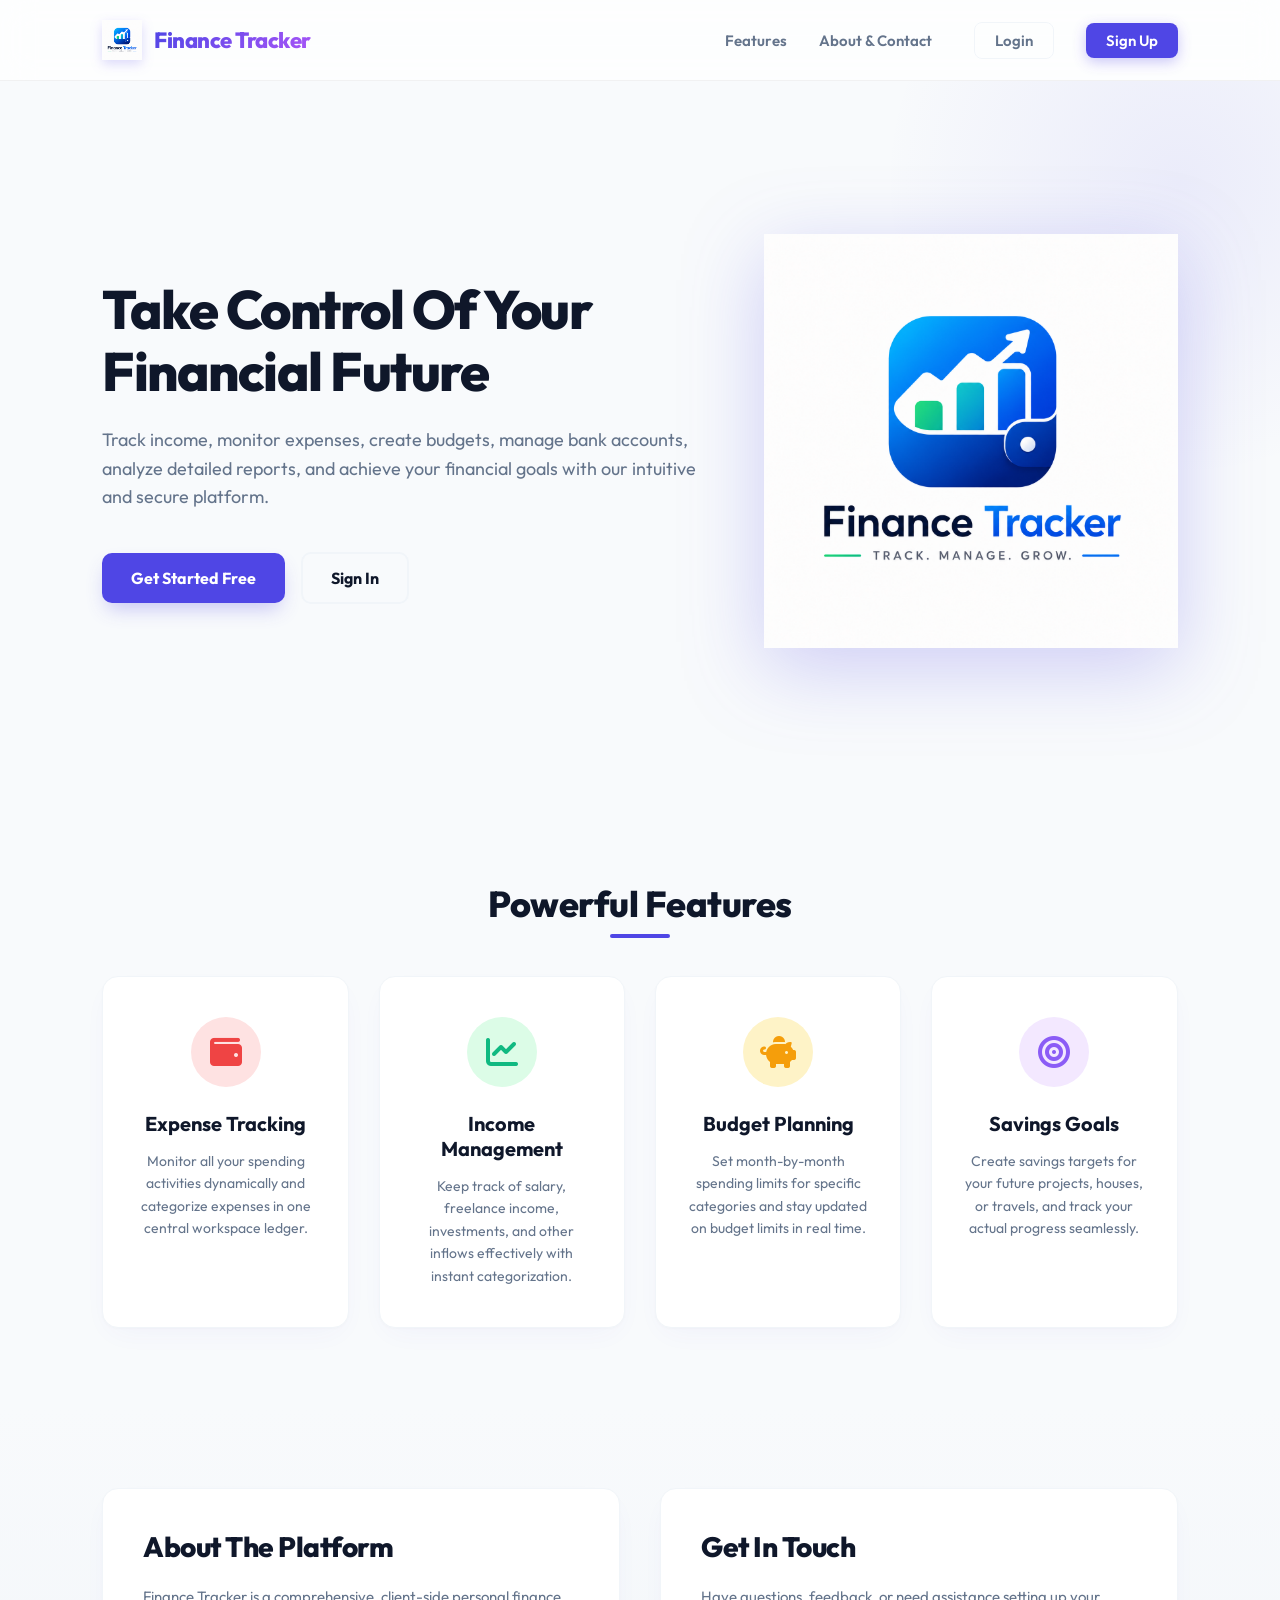
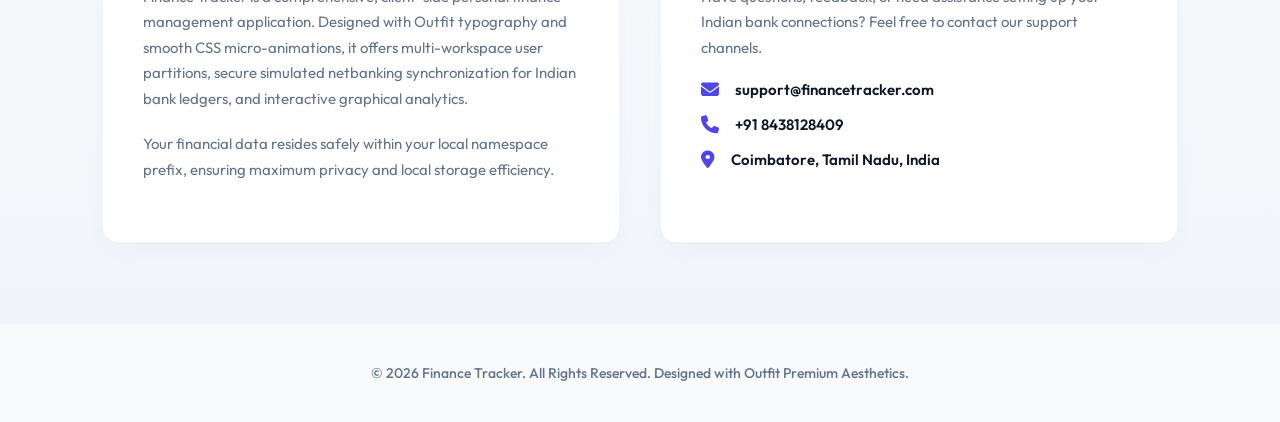
==== commit 288e5106: "Initial Finance Tracker Website" ====
--- a/index.html
+++ b/index.html
@@ -1,299 +1,126 @@
 <!DOCTYPE html>
 <html lang="en">
-
 <head>
-
     <meta charset="UTF-8">
-
-    <meta name="viewport"
-          content="width=device-width, initial-scale=1.0">
-
-    <title>Finance Tracker</title>
-
-    <link rel="stylesheet"
-          href="assets/css/style.css">
-
-    <link rel="stylesheet"
-          href="assets/css/animations.css">
-
-    <link rel="stylesheet"
-          href="https://cdnjs.cloudflare.com/ajax/libs/font-awesome/6.5.2/css/all.min.css">
-
+    <meta name="viewport" content="width=device-width, initial-scale=1.0">
+    <title>Finance Tracker - Manage Your Money Smarter</title>
+    
+    <link rel="stylesheet" href="assets/css/style.css">
+    <link rel="stylesheet" href="assets/css/animations.css">
+    <link rel="stylesheet" href="https://cdnjs.cloudflare.com/ajax/libs/font-awesome/6.5.2/css/all.min.css">
 </head>
-
 <body>
 
     <!-- SPLASH SCREEN -->
-
     <div id="splash-screen">
-
         <div class="splash-content">
-
-            <img src="assets/images/logo.png"
-                 alt="Finance Tracker Logo"
-                 class="splash-logo">
-
+            <img src="assets/images/logo.png" alt="Finance Tracker Logo" class="splash-logo">
             <h1>Finance Tracker</h1>
-
-            <p>
-                Manage Your Money Smarter
-            </p>
-
+            <p>Manage Your Money Smarter</p>
         </div>
-
     </div>
 
-    <!-- HEADER -->
-
+    <!-- HEADER / NAVIGATION -->
     <header class="navbar">
-
         <div class="logo-container">
-
-            <img src="assets/images/logo.png"
-                 alt="Logo"
-                 class="logo-animation">
-
+            <img src="assets/images/logo.png" alt="Logo" class="logo-animation">
             <h2>Finance Tracker</h2>
-
         </div>
-
         <nav class="nav-links">
-
             <a href="#features">Features</a>
-
-            <a href="#about">About</a>
-
-            <a href="#contact">Contact</a>
-
-            <a href="login.html"
-               class="nav-btn">
-
-               Login
-
-            </a>
-
-            <a href="signup.html"
-               class="nav-btn-primary">
-
-               Sign Up
-
-            </a>
-
+            <a href="#about-contact">About & Contact</a>
+            <a href="login.html" class="nav-btn">Login</a>
+            <a href="signup.html" class="nav-btn-primary">Sign Up</a>
         </nav>
-
     </header>
 
     <!-- HERO SECTION -->
-
     <section class="hero">
-
+        <div class="bg-gradient-decoration"></div>
         <div class="hero-content">
-
-            <h1>
-
-                Take Control Of Your
-                Financial Future
-
-            </h1>
-
+            <h1>Take Control Of Your Financial Future</h1>
             <p>
-
-                Track income, monitor expenses,
-                create budgets, manage accounts,
-                analyze reports and achieve
-                your financial goals.
-
+                Track income, monitor expenses, create budgets, manage bank accounts, 
+                analyze detailed reports, and achieve your financial goals with our intuitive 
+                and secure platform.
             </p>
-
             <div class="hero-buttons">
-
-                <a href="signup.html"
-                   class="btn btn-primary">
-
-                    Get Started
-
-                </a>
-
-                <a href="login.html"
-                   class="btn">
-
-                    Login
-
-                </a>
-
+                <a href="signup.html" class="btn btn-primary">Get Started Free</a>
+                <a href="login.html" class="btn btn-outline">Sign In</a>
             </div>
-
         </div>
-
         <div class="hero-image">
-
-            <img src="assets/images/logo.png"
-                 alt="Finance Tracker">
-
+            <img src="assets/images/logo.png" alt="Finance Tracker Premium illustration">
         </div>
-
     </section>
 
-    <!-- FEATURES -->
-
-    <section id="features"
-             class="section">
-
-        <h2 class="section-title">
-
-            Powerful Features
-
-        </h2>
-
-        <div class="cards">
-
-            <div class="card">
-
-                <i class="fas fa-wallet fa-3x"></i>
-
+    <!-- FEATURES SECTION -->
+    <section id="features" class="section">
+        <h2 class="section-title">Powerful Features</h2>
+        <div class="features-grid">
+            <div class="feature-card">
+                <i class="fas fa-wallet fa-2x" style="background: var(--danger-light); color: var(--danger);"></i>
                 <h3>Expense Tracking</h3>
-
-                <p>
-
-                    Monitor all your spending
-                    activities in one place.
-
-                </p>
-
+                <p>Monitor all your spending activities dynamically and categorize expenses in one central workspace ledger.</p>
             </div>
-
-            <div class="card">
-
-                <i class="fas fa-chart-line fa-3x"></i>
-
+            <div class="feature-card">
+                <i class="fas fa-chart-line fa-2x" style="background: var(--success-light); color: var(--success);"></i>
                 <h3>Income Management</h3>
-
-                <p>
-
-                    Keep track of all income
-                    sources effectively.
-
-                </p>
-
+                <p>Keep track of salary, freelance income, investments, and other inflows effectively with instant categorization.</p>
             </div>
-
-            <div class="card">
-
-                <i class="fas fa-piggy-bank fa-3x"></i>
-
+            <div class="feature-card">
+                <i class="fas fa-piggy-bank fa-2x" style="background: var(--warning-light); color: var(--warning);"></i>
                 <h3>Budget Planning</h3>
-
-                <p>
-
-                    Set spending limits and
-                    stay within budget.
-
-                </p>
-
+                <p>Set month-by-month spending limits for specific categories and stay updated on budget limits in real time.</p>
             </div>
-
-            <div class="card">
-
-                <i class="fas fa-bullseye fa-3x"></i>
-
-                <h3>Financial Goals</h3>
-
-                <p>
-
-                    Save money and achieve
-                    your future goals.
-
-                </p>
-
+            <div class="feature-card">
+                <i class="fas fa-bullseye fa-2x" style="background: var(--purple-light); color: var(--purple);"></i>
+                <h3>Savings Goals</h3>
+                <p>Create savings targets for your future projects, houses, or travels, and track your actual progress seamlessly.</p>
             </div>
-
         </div>
-
     </section>
 
-    <!-- ABOUT -->
-
-    <section id="about"
-             class="section">
-
-        <div class="card">
-
-            <h2>
-
-                About Finance Tracker
-
-            </h2>
-
-            <br>
-
+    <!-- ABOUT & CONTACT SECTION (MODERN SPLIT GRID) -->
+    <section id="about-contact" class="about-contact-section">
+        <div class="info-box">
+            <h2>About The Platform</h2>
             <p>
-
-                Finance Tracker is a complete
-                personal finance management
-                platform developed using
-                HTML, CSS and JavaScript.
-
-                It helps users monitor their
-                expenses, manage income,
-                control budgets, track goals
-                and generate reports through
-                an intuitive and modern user
-                interface.
-
+                Finance Tracker is a comprehensive, client-side personal finance management application. 
+                Designed with Outfit typography and smooth CSS micro-animations, it offers multi-workspace 
+                user partitions, secure simulated netbanking synchronization for Indian bank ledgers, 
+                and interactive graphical analytics.
             </p>
-
+            <p>
+                Your financial data resides safely within your local namespace prefix, ensuring maximum 
+                privacy and local storage efficiency.
+            </p>
         </div>
-
-    </section>
-
-    <!-- CONTACT -->
-
-    <section id="contact"
-             class="section">
-
-        <div class="card">
-
-            <h2>
-
-                Contact Us
-
-            </h2>
-
-            <br>
-
-            <p>
-
-                Email:
-                support@financetracker.com
-
-            </p>
-
-            <p>
-
-                Phone:
-                +91 9876543210
-
-            </p>
-
+        <div class="info-box">
+            <h2>Get In Touch</h2>
+            <p>Have questions, feedback, or need assistance setting up your Indian bank connections? Feel free to contact our support channels.</p>
+            <div class="contact-details">
+                <div class="contact-item">
+                    <i class="fas fa-envelope"></i>
+                    <span>support@financetracker.com</span>
+                </div>
+                <div class="contact-item">
+                    <i class="fas fa-phone"></i>
+                    <span>+91 8438128409</span>
+                </div>
+                <div class="contact-item">
+                    <i class="fas fa-location-dot"></i>
+                    <span>Coimbatore, Tamil Nadu, India</span>
+                </div>
+            </div>
         </div>
-
     </section>
 
     <!-- FOOTER -->
-
-    <footer class="footer">
-
-        <p>
-
-            © 2026 Finance Tracker.
-            All Rights Reserved.
-
-        </p>
-
+    <footer class="landing-footer">
+        <p>© 2026 Finance Tracker. All Rights Reserved. Designed with Outfit Premium Aesthetics.</p>
     </footer>
 
     <script src="assets/js/app.js"></script>
-
 </body>
-
 </html>
--- a/assets/css/style.css
+++ b/assets/css/style.css
@@ -1109,7 +1109,7 @@
 #splash-screen {
     position: fixed;
     inset: 0;
-    background: var(--sidebar-bg);
+    background: #ffffff;
     display: flex;
     justify-content: center;
     align-items: center;
@@ -1140,13 +1140,402 @@
 .splash-content h1 {
     font-size: 32px;
     font-weight: 800;
-    color: var(--text);
+    color: #0f172a;
     margin-bottom: 8px;
     letter-spacing: -0.8px;
 }
 
 .splash-content p {
     font-size: 16px;
-    color: var(--text-light);
+    color: #64748b;
     font-weight: 500;
+}
+
+/* ==========================================================================
+   LANDING PAGE STYLING (index.html)
+   ========================================================================== */
+
+/* Navbar */
+.navbar {
+    display: flex;
+    justify-content: space-between;
+    align-items: center;
+    padding: 20px 8%;
+    background: rgba(255, 255, 255, 0.75);
+    backdrop-filter: blur(16px);
+    -webkit-backdrop-filter: blur(16px);
+    border-bottom: 1px solid rgba(0, 0, 0, 0.05);
+    position: sticky;
+    top: 0;
+    z-index: 1000;
+    transition: all 0.3s ease;
+}
+
+body.dark-mode .navbar {
+    background: rgba(15, 23, 42, 0.75);
+    border-bottom: 1px solid rgba(255, 255, 255, 0.05);
+}
+
+.logo-container {
+    display: flex;
+    align-items: center;
+    gap: 12px;
+}
+
+.logo-container img {
+    height: 40px;
+    width: auto;
+    filter: drop-shadow(0 4px 6px rgba(79, 70, 229, 0.2));
+}
+
+.logo-container h2 {
+    font-size: 22px;
+    font-weight: 800;
+    background: linear-gradient(135deg, var(--primary), #a855f7);
+    -webkit-background-clip: text;
+    -webkit-text-fill-color: transparent;
+    letter-spacing: -0.5px;
+}
+
+.nav-links {
+    display: flex;
+    align-items: center;
+    gap: 32px;
+}
+
+.nav-links a {
+    font-size: 15px;
+    font-weight: 600;
+    color: var(--text-light);
+    transition: color 0.3s ease;
+    position: relative;
+}
+
+.nav-links a:hover {
+    color: var(--text);
+}
+
+.nav-links a::after {
+    content: '';
+    position: absolute;
+    bottom: -6px;
+    left: 0;
+    width: 0;
+    height: 2px;
+    background: var(--primary);
+    transition: width 0.3s ease;
+}
+
+.nav-links a:hover::after {
+    width: 100%;
+}
+
+.nav-btn {
+    padding: 8px 20px;
+    border-radius: 8px;
+    font-weight: 600;
+    border: 1px solid var(--border);
+    transition: all 0.3s ease;
+    margin-left: 10px;
+}
+
+.nav-btn:hover {
+    background: var(--border);
+    color: var(--text);
+}
+
+.nav-btn-primary {
+    padding: 8px 20px;
+    border-radius: 8px;
+    font-weight: 600;
+    background: var(--primary);
+    color: #ffffff !important;
+    box-shadow: 0 4px 14px rgba(79, 70, 229, 0.3);
+    transition: all 0.3s ease;
+}
+
+.nav-btn-primary:hover {
+    background: var(--primary-dark);
+    transform: translateY(-1px);
+    box-shadow: 0 6px 20px rgba(79, 70, 229, 0.4);
+}
+
+/* Hero Section */
+.hero {
+    display: grid;
+    grid-template-columns: 1.2fr 0.8fr;
+    gap: 40px;
+    align-items: center;
+    padding: 80px 8%;
+    min-height: 80vh;
+    position: relative;
+    overflow: hidden;
+}
+
+.hero-content {
+    max-width: 650px;
+}
+
+.hero-content h1 {
+    font-size: 54px;
+    font-weight: 800;
+    line-height: 1.15;
+    letter-spacing: -1.5px;
+    margin-bottom: 24px;
+    color: var(--text);
+}
+
+.hero-content p {
+    font-size: 18px;
+    color: var(--text-light);
+    line-height: 1.6;
+    margin-bottom: 40px;
+}
+
+.hero-buttons {
+    display: flex;
+    gap: 16px;
+    align-items: center;
+}
+
+.hero-buttons .btn {
+    display: inline-flex;
+    align-items: center;
+    justify-content: center;
+    padding: 14px 28px;
+    border-radius: 10px;
+    font-size: 16px;
+    font-weight: 700;
+    transition: all 0.3s ease;
+}
+
+.hero-buttons .btn-primary {
+    background: var(--primary);
+    color: #ffffff;
+    box-shadow: 0 10px 20px -5px rgba(79, 70, 229, 0.3);
+}
+
+.hero-buttons .btn-primary:hover {
+    background: var(--primary-dark);
+    transform: translateY(-2px);
+    box-shadow: 0 15px 25px -5px rgba(79, 70, 229, 0.4);
+}
+
+.hero-buttons .btn-outline {
+    background: transparent;
+    color: var(--text);
+    border: 2px solid var(--border);
+}
+
+.hero-buttons .btn-outline:hover {
+    background: var(--border);
+    transform: translateY(-2px);
+}
+
+.hero-image {
+    display: flex;
+    justify-content: center;
+    align-items: center;
+    position: relative;
+}
+
+.hero-image img {
+    max-width: 100%;
+    height: auto;
+    filter: drop-shadow(0 20px 40px rgba(79, 70, 229, 0.25));
+    animation: floatImage 6s ease-in-out infinite;
+}
+
+@keyframes floatImage {
+    0%, 100% {
+        transform: translateY(0);
+    }
+    50% {
+        transform: translateY(-15px);
+    }
+}
+
+/* Sections */
+.section {
+    padding: 80px 8%;
+}
+
+.section-title {
+    text-align: center;
+    font-size: 36px;
+    font-weight: 800;
+    margin-bottom: 50px;
+    position: relative;
+    letter-spacing: -0.5px;
+}
+
+.section-title::after {
+    content: '';
+    position: absolute;
+    bottom: -12px;
+    left: 50%;
+    transform: translateX(-50%);
+    width: 60px;
+    height: 4px;
+    background: var(--primary);
+    border-radius: 2px;
+}
+
+/* Feature Cards Grid */
+.features-grid {
+    display: grid;
+    grid-template-columns: repeat(auto-fit, minmax(240px, 1fr));
+    gap: 30px;
+}
+
+.feature-card {
+    background: var(--card);
+    border: 1px solid var(--border);
+    border-radius: 16px;
+    padding: 40px 30px;
+    text-align: center;
+    box-shadow: var(--shadow);
+    transition: all 0.3s ease;
+}
+
+.feature-card:hover {
+    transform: translateY(-8px);
+    box-shadow: var(--shadow-hover);
+    border-color: var(--border-hover);
+}
+
+.feature-card i {
+    width: 70px;
+    height: 70px;
+    display: inline-flex;
+    align-items: center;
+    justify-content: center;
+    border-radius: 50%;
+    margin-bottom: 24px;
+    transition: all 0.3s ease;
+}
+
+.feature-card:hover i {
+    transform: scale(1.1);
+}
+
+.feature-card h3 {
+    font-size: 20px;
+    font-weight: 700;
+    margin-bottom: 14px;
+    color: var(--text);
+}
+
+.feature-card p {
+    font-size: 14px;
+    color: var(--text-light);
+    line-height: 1.6;
+}
+
+/* Split Section (About / Contact) */
+.about-contact-section {
+    display: grid;
+    grid-template-columns: 1fr 1fr;
+    gap: 40px;
+    padding: 80px 8%;
+    background: linear-gradient(180deg, transparent, var(--border));
+}
+
+.info-box {
+    background: var(--card);
+    border: 1px solid var(--border);
+    border-radius: 16px;
+    padding: 40px;
+    box-shadow: var(--shadow);
+}
+
+.info-box h2 {
+    font-size: 28px;
+    font-weight: 800;
+    margin-bottom: 20px;
+    letter-spacing: -0.5px;
+}
+
+.info-box p {
+    font-size: 15px;
+    color: var(--text-light);
+    line-height: 1.7;
+    margin-bottom: 20px;
+}
+
+.contact-details {
+    display: flex;
+    flex-direction: column;
+    gap: 16px;
+}
+
+.contact-item {
+    display: flex;
+    align-items: center;
+    gap: 16px;
+    font-size: 15px;
+    font-weight: 600;
+}
+
+.contact-item i {
+    color: var(--primary);
+    font-size: 18px;
+}
+
+/* Landing Footer */
+.landing-footer {
+    text-align: center;
+    padding: 40px 8%;
+    border-top: 1px solid var(--border);
+    font-size: 14px;
+    color: var(--text-light);
+    font-weight: 500;
+}
+
+/* Background Gradients decoration */
+.bg-gradient-decoration {
+    position: absolute;
+    width: 600px;
+    height: 600px;
+    background: radial-gradient(circle, rgba(79, 70, 229, 0.08) 0%, rgba(79, 70, 229, 0) 70%);
+    top: -200px;
+    right: -200px;
+    pointer-events: none;
+    z-index: 0;
+}
+
+/* Responsive adjustments */
+@media (max-width: 992px) {
+    .hero {
+        grid-template-columns: 1fr;
+        padding-top: 40px;
+        text-align: center;
+    }
+    .hero-content {
+        margin: 0 auto;
+    }
+    .hero-buttons {
+        justify-content: center;
+    }
+    .about-contact-section {
+        grid-template-columns: 1fr;
+    }
+    .hero-content h1 {
+        font-size: 40px;
+    }
+}
+
+@media (max-width: 768px) {
+    .navbar {
+        padding: 16px 20px;
+    }
+    .nav-links {
+        display: none;
+    }
+    .section {
+        padding: 60px 20px;
+    }
+    .about-contact-section {
+        padding: 60px 20px;
+    }
 }
